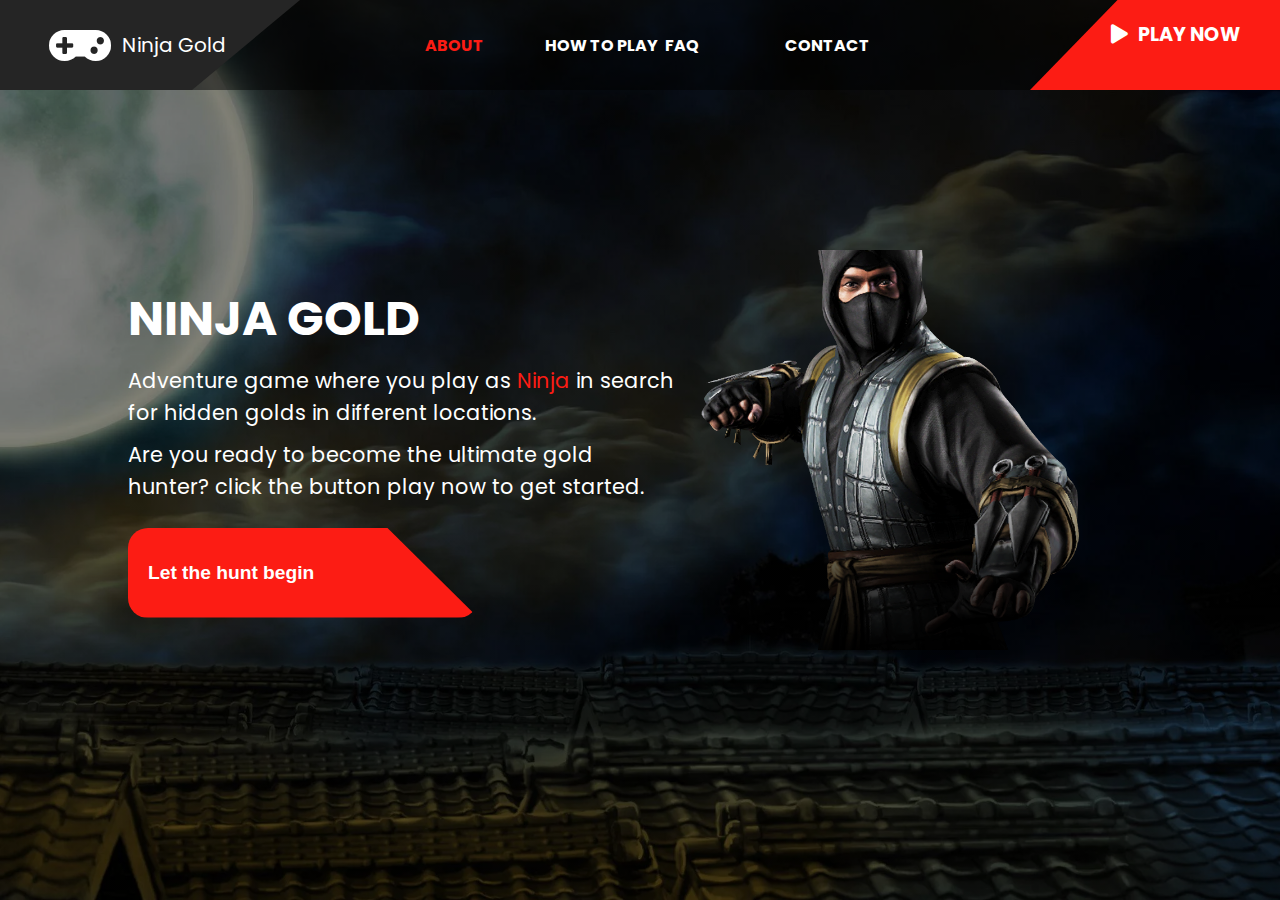
==== index.html @ c89efda1 "[04-01] Added Ninja Gold Game" ====
<!DOCTYPE html>
<html lang="en">
<head>
    <meta charset="UTF-8">
    <meta http-equiv="X-UA-Compatible" content="IE=edge">
    <meta name="viewport" content="width=device-width, initial-scale=1.0">
    <title>Ninja Gold</title>
    <link rel="icon" href="img/ninja.png"/>
    <link rel="stylesheet" href="css/all.min.css">
    <link rel="stylesheet" href="css/style.css">
</head>
<body>
    <div class="container">
        <header>
            <div class="logo">
                <i class="fas fa-gamepad"></i>
                <p>Ninja Gold</p>
            </div>
            <ul class="navbar">
                <li><a href="#" class="active">ABOUT</a></li>
                <li><a href="#">HOW TO PLAY</a></li>
                <li><a href="#">FAQ</a></li>
                
                <li><a href="#">CONTACT</a></li>
            </ul>

            <div class="play-btn">
                <a href="game.html" target="_blank" class="btn-play"><i class="fas fa-play"></i>PLAY NOW</a>
            </div>
        </header>

        <div class="content-wrapper">
            <div class="content-desc">
                <h1>NINJA GOLD</h1>
                <p>Adventure game where you play as <span>Ninja</span> in search for hidden golds in different locations.</p>
                <p>Are you ready to become the ultimate gold hunter? click the button play now to get started.</p>

                <button id="btn">Let the hunt begin</button>
            </div>

            <div class="ninja"></div>
        </div>
    </div>
</body>
</html>
---- css/style.css ----
@import url('https://fonts.googleapis.com/css2?family=Poppins:wght@400;500&family=Roboto&display=swap');
*{
    margin: 0;
    padding: 0;
    box-sizing: border-box;
}
body{
    background: #fff;
    font-family: 'Poppins', sans-serif;
}
.container{
    width: 100%;
    height: 100vh;
    background: linear-gradient(rgba(0,0,0,0.5),rgba(0,0,0,0.5)), url(/img/background.png);
    background-size: cover;
    background-position: center;
    background-attachment: fixed;
}
header{
    width: 100%;
    height: 10vh;
    background:rgba(0,0,0,0.5);
    display: flex;
    align-items: center;
    justify-content: space-between;
}
.logo{
    width: 300px;
    height: 10vh;
    background: #252525;
    display: flex;
    align-items: center;
    justify-content: center;
    color: #fff;
    clip-path: polygon(0 0, 100% 0, 64% 100%, 0% 100%);
    padding: 10px;
    line-height: 1.3rem;
}
.logo p{
    width: 130px;
    margin-left: 10px;
    font-size: 20px;
}
.logo .fas{
    font-size: 50px;
}
ul.navbar{
    display: flex;
    list-style: none;
}
ul.navbar li{
    width: 120px;
}
ul.navbar li a{
    text-decoration: none;
    color: #fff;
    font-weight: bold;
}
ul.navbar li a.active{
    color: #fc1c14;
}
ul.navbar li a:hover:not(.active){
    color: #fc1c14;
}

.play-btn {
    text-align: center;
}
.btn-play {
    clip-path: polygon(35% 0, 100% 0, 100% 100%, 0% 100%);
    display: block;
    text-decoration: none;
    background: #fc1c14;
    color: #fff;
    width: 250px;
    height: 10vh;
    padding: 20px 0 20px 40px;
    font-size: 1.2rem;
    font-weight: bold;
}

.btn-play .fas{
    margin-right: 10px;
}
.content-wrapper{
    width: 80%;
    min-height: 80vh;
    margin: auto;
    display: flex;
    justify-content: space-between;
    align-items: center;
    color: #fff;
}
.content-desc h1{
    font-size: 3rem;
    margin-bottom: 10px;
}
.content-desc p{
    width: 550px;
    font-size: 1.3rem;
    line-height: 2rem;
    margin-bottom: 10px;
}
.content-desc span{
    color: #fc1c14;
}
#btn{
    width: 350px;
    height: 10vh;
    padding-left: 20px;
    outline: none;
    border: none;
    background: #fc1c14;
    color: #fff;
    font-size: 1.2rem;
    font-weight: bold;
    margin-top: 15px;
    clip-path: polygon(0 0, 74% 0, 100% 100%, 0% 100%);
    border-radius: 20px;
    text-align: left;
}
.ninja{
    width: 400px;
    height: 400px;
    background-size: cover;
    background-position: center;
    position: relative;
}
.ninja::before{
    content: '';
    width: 160px;
    height: 160px;
    background-position: center;
    background-size: cover;
    position: absolute;
    top: 10px;
    left: 200px;
}
.ninja::after{
    content: '';
    width: 400px;
    height: 400px;
    background: url(../img/ninja.png);
    background-size: cover;
    background-position: center;
    position: absolute;
    bottom: 0px;
    left: -60px;
}
.logo-section{
    display: flex;
    align-items: center;
    justify-content: center;
    margin: 30px 0;
}
.logo-section .fas{
    font-size: 6rem;
    color: #fc1c14;
}
.logo-section h1{
    width: 250px;
    font-size: 2rem;
    color: #fc1c14;
    margin-left: 10px;
}
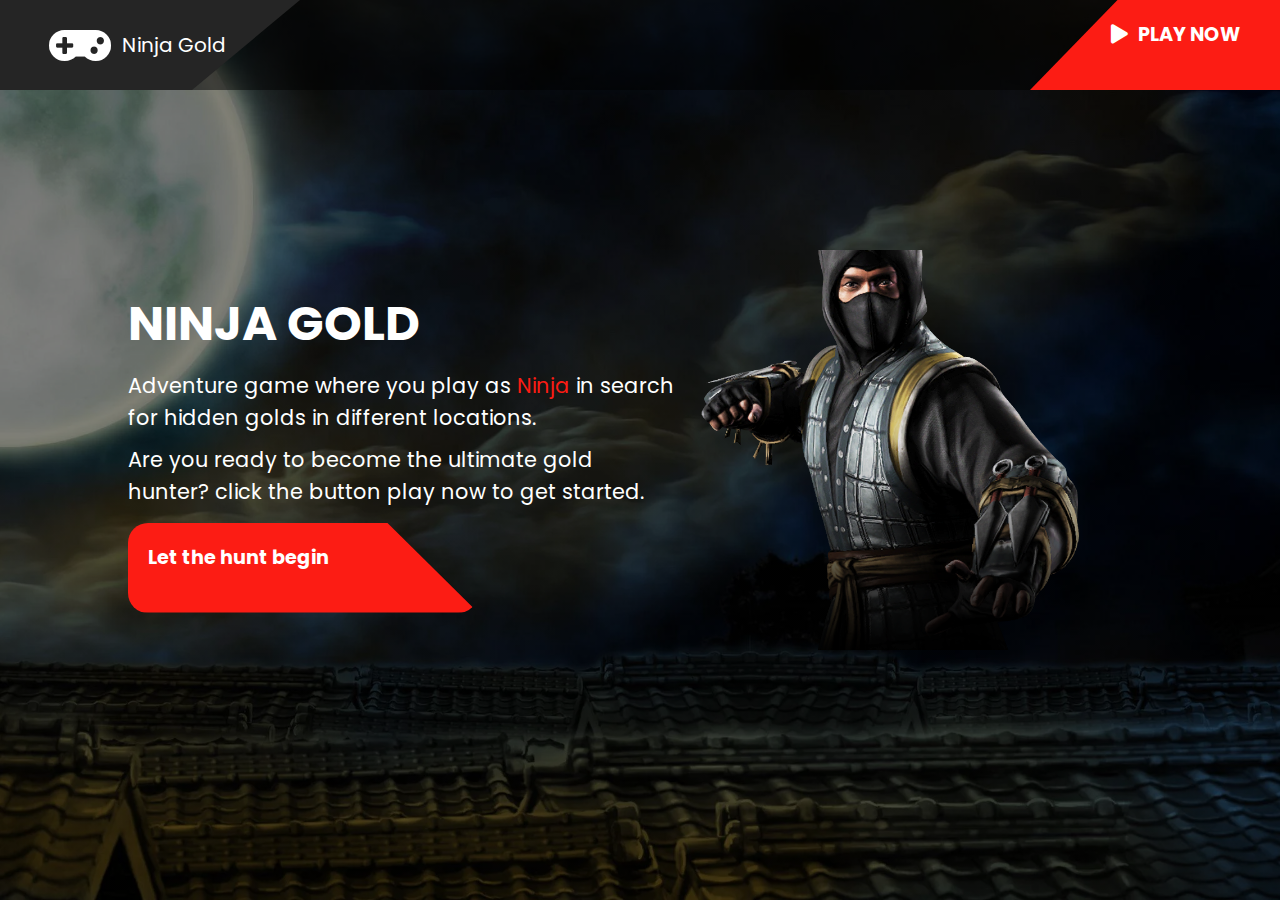
==== commit 5322bc4c: "[04-09] Just added a modal" ====
--- a/index.html
+++ b/index.html
@@ -16,13 +16,13 @@
                 <i class="fas fa-gamepad"></i>
                 <p>Ninja Gold</p>
             </div>
-            <ul class="navbar">
+            <!-- <ul class="navbar">
                 <li><a href="#" class="active">ABOUT</a></li>
                 <li><a href="#">HOW TO PLAY</a></li>
                 <li><a href="#">FAQ</a></li>
                 
                 <li><a href="#">CONTACT</a></li>
-            </ul>
+            </ul> -->
 
             <div class="play-btn">
                 <a href="game.html" target="_blank" class="btn-play"><i class="fas fa-play"></i>PLAY NOW</a>
@@ -35,7 +35,8 @@
                 <p>Adventure game where you play as <span>Ninja</span> in search for hidden golds in different locations.</p>
                 <p>Are you ready to become the ultimate gold hunter? click the button play now to get started.</p>
 
-                <button id="btn">Let the hunt begin</button>
+                <!-- <button id="btn">Let the hunt begin</button> -->
+                <a href="game.html" target="_blank" class="btn-play" id="btn">Let the hunt begin</a>
             </div>
 
             <div class="ninja"></div>
--- a/css/style.css
+++ b/css/style.css
@@ -11,7 +11,7 @@
 .container{
     width: 100%;
     height: 100vh;
-    background: linear-gradient(rgba(0,0,0,0.5),rgba(0,0,0,0.5)), url(/img/background.png);
+    background: linear-gradient(rgba(0,0,0,0.5),rgba(0,0,0,0.5)), url(../img/background.png);
     background-size: cover;
     background-position: center;
     background-attachment: fixed;
